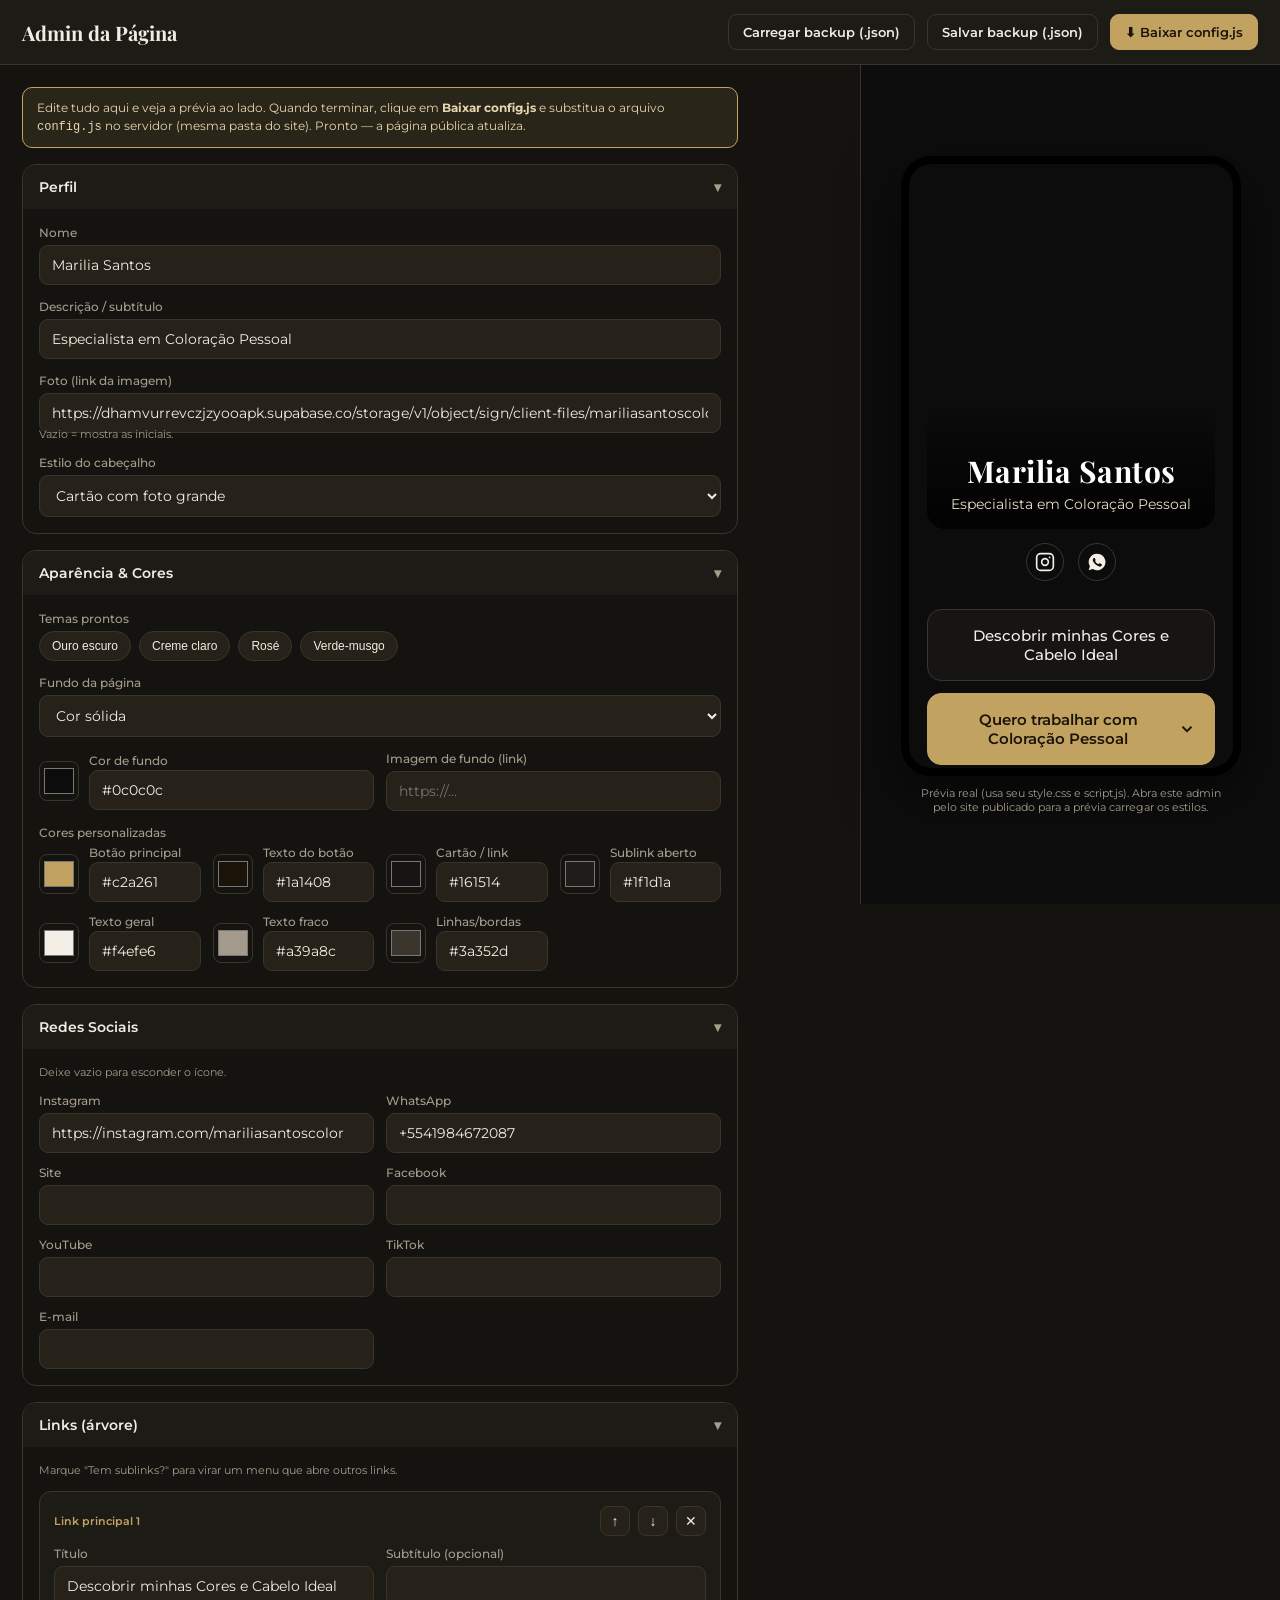
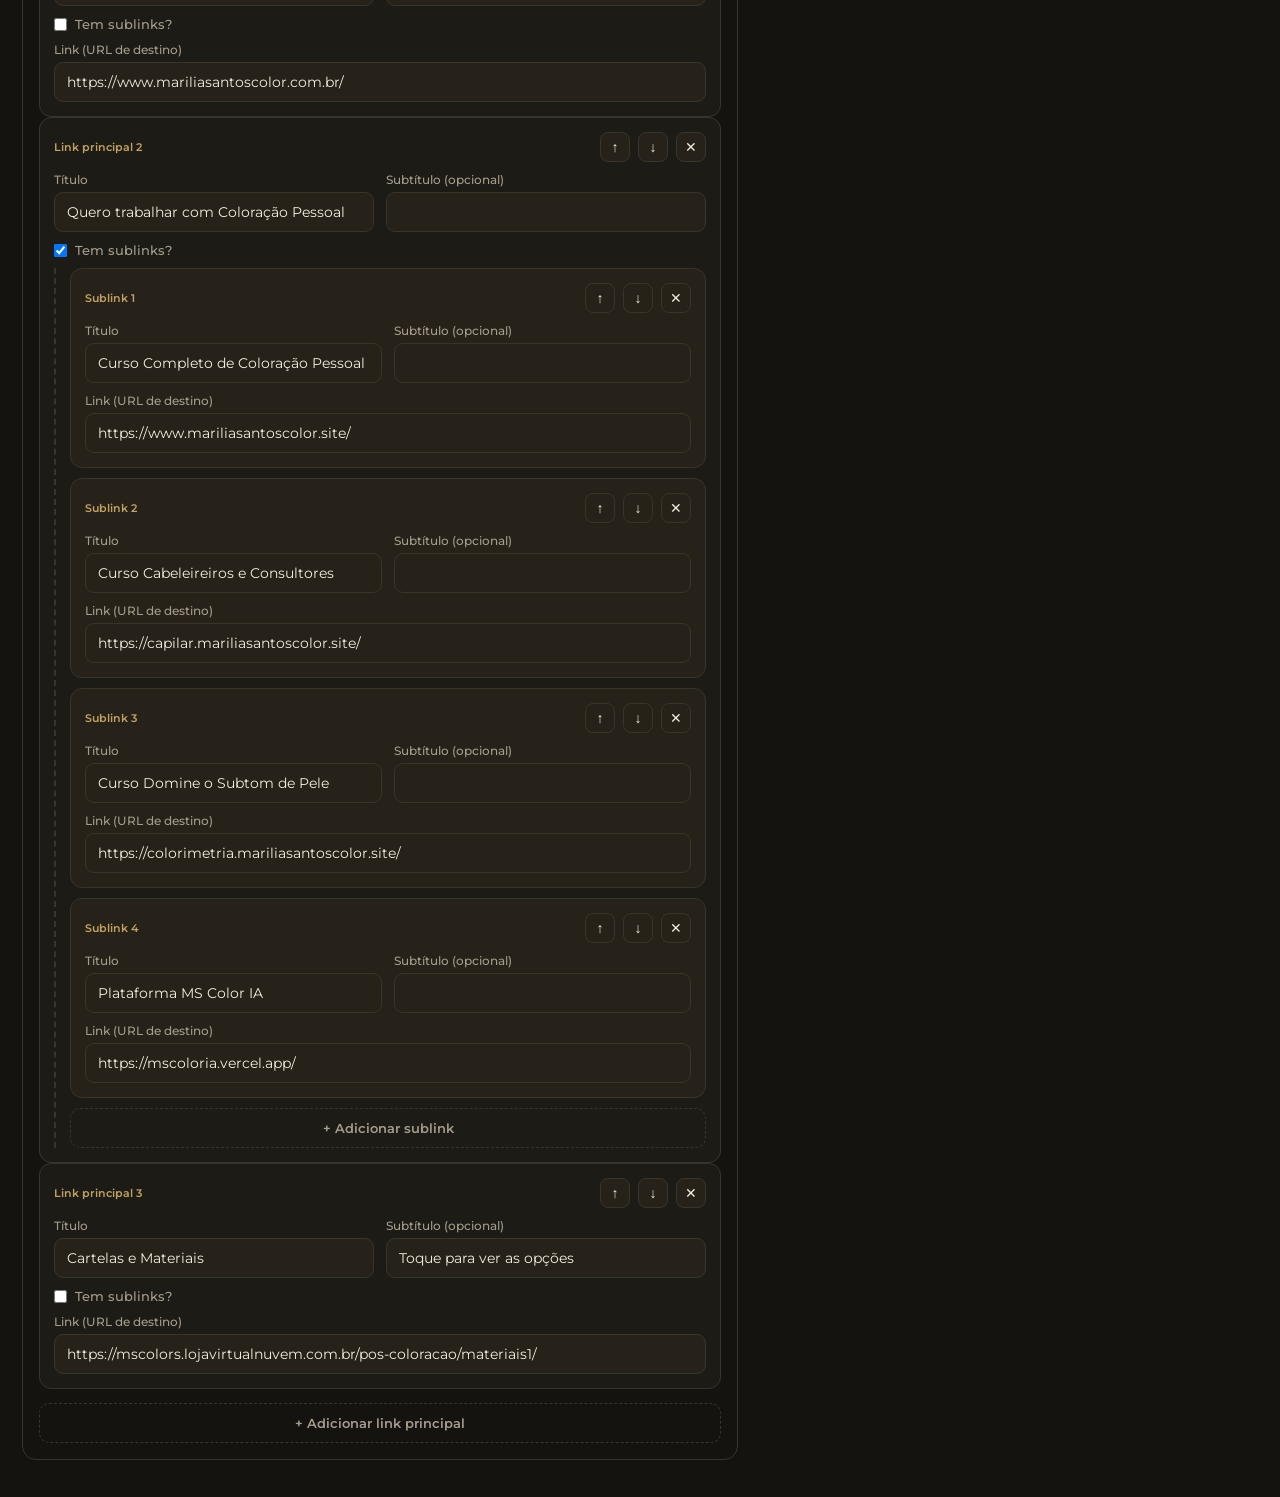
==== admin.html @ 889b971e "Primeiro commit" ====
<!DOCTYPE html>
<html lang="pt-BR">
<head>
<meta charset="UTF-8">
<meta name="viewport" content="width=device-width, initial-scale=1.0">
<title>Admin — Página de Links</title>
<link rel="preconnect" href="https://fonts.googleapis.com">
<link rel="preconnect" href="https://fonts.gstatic.com" crossorigin>
<link href="https://fonts.googleapis.com/css2?family=Montserrat:wght@400;500;600;700&family=Playfair+Display:wght@600;700&display=swap" rel="stylesheet">
<!-- carrega o conteúdo atual do site; se o arquivo não existir, o admin abre com o padrão -->
<script src="config.js"></script>
<style>
  *{box-sizing:border-box;margin:0;padding:0}
  :root{--p-bg:#14130f;--p-panel:#1d1b16;--p-panel-2:#262219;--p-line:#3a352b;--p-text:#f2ede2;--p-muted:#a59c8c;--p-accent:#c2a261;--p-danger:#c45a5a}
  body{font-family:"Montserrat",sans-serif;background:var(--p-bg);color:var(--p-text);min-height:100vh;-webkit-font-smoothing:antialiased}
  .topbar{display:flex;align-items:center;gap:12px;flex-wrap:wrap;padding:14px 22px;border-bottom:1px solid var(--p-line);background:var(--p-panel);position:sticky;top:0;z-index:5}
  .topbar h1{font-family:"Playfair Display",serif;font-size:20px;margin-right:auto}
  .btn{font-family:inherit;font-size:13px;font-weight:600;cursor:pointer;border-radius:9px;padding:9px 14px;border:1px solid var(--p-line);background:var(--p-panel-2);color:var(--p-text);transition:.15s}
  .btn:hover{border-color:var(--p-accent);transform:translateY(-1px)}
  .btn.primary{background:var(--p-accent);color:#1a1408;border-color:var(--p-accent)}
  .btn.ghost{background:transparent}
  .wrap{display:grid;grid-template-columns:1fr 420px;gap:0;align-items:start}
  @media(max-width:980px){.wrap{grid-template-columns:1fr}.preview-col{position:static!important;border-left:none!important;border-top:1px solid var(--p-line)}}
  .editor{padding:22px;max-width:760px}
  .preview-col{position:sticky;top:61px;height:calc(100vh - 61px);border-left:1px solid var(--p-line);background:#0d0d0d;display:flex;flex-direction:column;align-items:center;justify-content:center;padding:20px;gap:10px}
  .phone{width:340px;max-width:100%;flex:1;max-height:620px;border-radius:30px;overflow:hidden;border:8px solid #000;box-shadow:0 20px 60px rgba(0,0,0,.5);background:#000}
  .phone iframe{width:100%;height:100%;border:0;display:block}
  .preview-note{font-size:11px;color:var(--p-muted);text-align:center;max-width:300px}
  .section{border:1px solid var(--p-line);border-radius:14px;margin-bottom:16px;overflow:hidden}
  .section>h2{font-size:14px;font-weight:600;padding:13px 16px;background:var(--p-panel);cursor:pointer;display:flex;align-items:center;justify-content:space-between}
  .section>h2 .arrow{transition:.2s;color:var(--p-muted)}
  .section.collapsed>h2 .arrow{transform:rotate(-90deg)}
  .section-body{padding:16px;display:grid;gap:14px}
  .section.collapsed .section-body{display:none}
  label{font-size:12px;color:var(--p-muted);display:block;margin-bottom:5px;font-weight:500}
  input[type=text],input[type=url],input[type=email],select{width:100%;font-family:inherit;font-size:14px;color:var(--p-text);background:var(--p-panel-2);border:1px solid var(--p-line);border-radius:9px;padding:10px 12px}
  input:focus,select:focus{outline:2px solid var(--p-accent);outline-offset:1px}
  .row{display:grid;grid-template-columns:1fr 1fr;gap:12px}
  @media(max-width:560px){.row{grid-template-columns:1fr}}
  .color-grid{display:grid;grid-template-columns:repeat(auto-fill,minmax(150px,1fr));gap:12px}
  .color-field{display:flex;align-items:center;gap:10px}
  .color-field input[type=color]{width:40px;height:40px;border:1px solid var(--p-line);border-radius:8px;background:none;cursor:pointer;padding:2px}
  .color-field .cf-text{flex:1}.color-field label{margin:0 0 2px}
  .presets{display:flex;gap:8px;flex-wrap:wrap}
  .preset{font-size:12px;padding:7px 12px;border-radius:20px;border:1px solid var(--p-line);background:var(--p-panel-2);color:var(--p-text);cursor:pointer}
  .preset:hover{border-color:var(--p-accent)}
  .hint{font-size:11px;color:var(--p-muted);margin-top:-6px}
  .thumb{margin-top:8px;width:64px;height:64px;object-fit:cover;border-radius:8px;border:1px solid var(--p-line);display:none}
  .link-item{border:1px solid var(--p-line);border-radius:12px;padding:14px;background:var(--p-panel)}
  .link-item.child{background:var(--p-panel-2);margin-top:10px}
  .li-head{display:flex;align-items:center;gap:8px;margin-bottom:10px}
  .li-head .tag{font-size:11px;color:var(--p-accent);font-weight:600;margin-right:auto}
  .icon-btn{width:30px;height:30px;border-radius:8px;border:1px solid var(--p-line);background:var(--p-panel-2);color:var(--p-text);cursor:pointer;font-size:14px;display:flex;align-items:center;justify-content:center}
  .icon-btn:hover{border-color:var(--p-accent)}
  .icon-btn.del:hover{border-color:var(--p-danger);color:var(--p-danger)}
  .children-box{margin-top:6px;padding-left:14px;border-left:2px dashed var(--p-line)}
  .toggle-line{display:flex;align-items:center;gap:8px;font-size:13px}.toggle-line input{width:auto}
  .add-btn{width:100%;border:1px dashed var(--p-line);background:transparent;color:var(--p-muted);border-radius:10px;padding:11px;cursor:pointer;font-family:inherit;font-size:13px;font-weight:600}
  .add-btn:hover{border-color:var(--p-accent);color:var(--p-accent)}
  .file-hidden{display:none}
  .banner{font-size:12px;background:rgba(194,162,97,.12);border:1px solid var(--p-accent);color:#e7d6ad;border-radius:10px;padding:11px 14px;margin-bottom:16px;line-height:1.5}
</style>
</head>
<body>

<div class="topbar">
  <h1>Admin da Página</h1>
  <button class="btn ghost" id="btnLoad">Carregar backup (.json)</button>
  <button class="btn ghost" id="btnSave">Salvar backup (.json)</button>
  <button class="btn primary" id="btnExport">⬇ Baixar config.js</button>
  <input type="file" id="fileInput" accept=".json" class="file-hidden">
</div>

<div class="wrap">
  <div class="editor">
    <div class="banner">
      Edite tudo aqui e veja a prévia ao lado. Quando terminar, clique em <b>Baixar config.js</b>
      e substitua o arquivo <code>config.js</code> no servidor (mesma pasta do site). Pronto — a página pública atualiza.
    </div>
    <div id="form"></div>
  </div>
  <div class="preview-col">
    <div class="phone"><iframe id="preview" title="Prévia"></iframe></div>
    <p class="preview-note">Prévia real (usa seu style.css e script.js). Abra este admin pelo site publicado para a prévia carregar os estilos.</p>
  </div>
</div>

<script>
/* ============================================================
   Estado: começa do config.js publicado (window.SITE_CONFIG),
   ou de um padrão se o admin for aberto sozinho.
   ============================================================ */
var DEFAULT = {
  nome:"Marilia Santos", descricao:"Especialista em Coloração Pessoal", foto:"",
  headerEstilo:"cartao",
  fundo:{tipo:"cor",cor:"#0c0c0c",imagem:""},
  cores:{accent:"#c2a261",accentText:"#1a1408",card:"#161514",cardOpen:"#1f1d1a",text:"#f4efe6",muted:"#a39a8c",line:"#3a352d"},
  redes:{instagram:"https://instagram.com/mariliasantoscolor",whatsapp:"",site:"",facebook:"",youtube:"",tiktok:"",email:""},
  links:[
    {titulo:"Descobrir minhas Cores e Cabelo Ideal",sub:"",url:"https://www.mariliasantoscolor.com.br/"},
    {titulo:"Quero trabalhar com Coloração Pessoal",sub:"Escolha por onde começar",filhos:[
      {titulo:"Curso Cabeleireiros e Consultores",sub:"Análise da íris + Simulação com IA",url:"https://capilar.mariliasantoscolor.site/"},
      {titulo:"Curso Domine o Subtom de Pele",sub:"",url:"https://colorimetria.mariliasantoscolor.site/"},
      {titulo:"Plataforma MS Color IA",sub:"Para consultores",url:"https://mscoloria.vercel.app/"}
    ]},
    {titulo:"Cartelas e Materiais",sub:"Toque para ver as opções",filhos:[
      {titulo:"Cartelas físicas",sub:"",url:"https://www.mariliasantoscolor.site/"},
      {titulo:"Materiais digitais",sub:"",url:"https://www.mariliasantoscolor.site/"},
      {titulo:"Falar no WhatsApp",sub:"",url:"https://wa.me/5500000000000"}
    ]}
  ]
};

function clone(o){ return JSON.parse(JSON.stringify(o)); }
function merge(base, over){ // garante todas as chaves mesmo se o config publicado for antigo
  var out = clone(base);
  if(!over) return out;
  Object.keys(over).forEach(function(k){
    if(k==="cores"||k==="redes"||k==="fundo"){ out[k]=Object.assign({}, base[k], over[k]); }
    else { out[k]=over[k]; }
  });
  return out;
}

var state = merge(DEFAULT, window.SITE_CONFIG);

var PRESETS = {
  "Ouro escuro":{fundoCor:"#0c0c0c",card:"#161514",cardOpen:"#1f1d1a",accent:"#c2a261",accentText:"#1a1408",text:"#f4efe6",muted:"#a39a8c",line:"#3a352d"},
  "Creme claro":{fundoCor:"#f3ede1",card:"#ffffff",cardOpen:"#faf5ea",accent:"#b08d57",accentText:"#ffffff",text:"#2c2620",muted:"#7a7064",line:"#ddd2bf"},
  "Rosé":{fundoCor:"#1a1416",card:"#261b1f",cardOpen:"#30222a",accent:"#d98aa0",accentText:"#1a1416",text:"#f6ecef",muted:"#b69aa1",line:"#4a373d"},
  "Verde-musgo":{fundoCor:"#11160f",card:"#1a2016",cardOpen:"#232b1c",accent:"#a7b878",accentText:"#11160f",text:"#eef1e6",muted:"#9aa389",line:"#343b29"}
};

/* ============================================================
   Prévia: usa os arquivos reais (style.css + script.js)
   ============================================================ */
var previewTimer=null;
function buildPreviewDoc(cfg){
  return '<!DOCTYPE html><html lang="pt-BR"><head><meta charset="UTF-8">'
    +'<meta name="viewport" content="width=device-width, initial-scale=1.0">'
    +'<link rel="preconnect" href="https://fonts.googleapis.com"><link rel="preconnect" href="https://fonts.gstatic.com" crossorigin>'
    +'<link href="https://fonts.googleapis.com/css2?family=Montserrat:wght@400;500;600&family=Playfair+Display:wght@600;700&display=swap" rel="stylesheet">'
    +'<link rel="stylesheet" href="style.css"></head><body>'
    +'<main class="page"><header class="header" id="header"></header>'
    +'<nav class="links" id="links" aria-label="Meus links"></nav>'
    +'<footer class="footer">© <span id="ano"></span> <span id="footer-nome"></span></footer></main>'
    +'<script>window.SITE_CONFIG='+JSON.stringify(cfg)+';<\/script>'
    +'<script src="script.js"><\/script></body></html>';
}
function refreshPreview(){
  clearTimeout(previewTimer);
  previewTimer=setTimeout(function(){ document.getElementById("preview").srcdoc=buildPreviewDoc(state); },120);
}

/* ============================================================
   Formulário
   ============================================================ */
function esc(s){ return (s||"").replace(/"/g,"&quot;").replace(/</g,"&lt;"); }
function getPath(o,p){ return p.split(".").reduce(function(a,k){return a?a[k]:undefined;},o); }
function setPath(o,p,v){ var ps=p.split("."),last=ps.pop(); ps.reduce(function(a,k){return a[k];},o)[last]=v; }

function renderForm(){
  document.getElementById("form").innerHTML = ''
  + sec("perfil","Perfil",
      field("Nome","text","nome")
      + field("Descrição / subtítulo","text","descricao")
      + '<div><label>Foto (link da imagem)</label><input type="url" data-path="foto" value="'+esc(state.foto)+'" placeholder="https://..."><img class="thumb" id="thumb-foto"><p class="hint">Vazio = mostra as iniciais.</p></div>'
      + '<div><label>Estilo do cabeçalho</label><select data-path="headerEstilo">'
        +'<option value="cartao"'+(state.headerEstilo==="cartao"?" selected":"")+'>Cartão com foto grande</option>'
        +'<option value="circulo"'+(state.headerEstilo==="circulo"?" selected":"")+'>Foto redonda pequena</option></select></div>'
    )
  + sec("aparencia","Aparência & Cores",
      '<div><label>Temas prontos</label><div class="presets" id="presets"></div></div>'
      + '<div><label>Fundo da página</label><select data-path="fundo.tipo">'
        +'<option value="cor"'+(state.fundo.tipo==="cor"?" selected":"")+'>Cor sólida</option>'
        +'<option value="imagem"'+(state.fundo.tipo==="imagem"?" selected":"")+'>Imagem de fundo</option></select></div>'
      + '<div class="row"><div class="color-field"><input type="color" data-path="fundo.cor" value="'+state.fundo.cor+'"><div class="cf-text"><label>Cor de fundo</label><input type="text" data-path="fundo.cor" value="'+esc(state.fundo.cor)+'"></div></div>'
      + '<div><label>Imagem de fundo (link)</label><input type="url" data-path="fundo.imagem" value="'+esc(state.fundo.imagem)+'" placeholder="https://..."><img class="thumb" id="thumb-fundo"></div></div>'
      + '<div><label>Cores personalizadas</label><div class="color-grid">'
        + cf("Botão principal","cores.accent") + cf("Texto do botão","cores.accentText")
        + cf("Cartão / link","cores.card") + cf("Sublink aberto","cores.cardOpen")
        + cf("Texto geral","cores.text") + cf("Texto fraco","cores.muted") + cf("Linhas/bordas","cores.line")
      + '</div></div>'
    )
  + sec("redes","Redes Sociais",
      '<p class="hint" style="margin-top:0">Deixe vazio para esconder o ícone.</p><div class="row">'
      + field("Instagram","url","redes.instagram") + field("WhatsApp","url","redes.whatsapp")
      + field("Site","url","redes.site") + field("Facebook","url","redes.facebook")
      + field("YouTube","url","redes.youtube") + field("TikTok","url","redes.tiktok")
      + field("E-mail","email","redes.email") + '</div>'
    )
  + sec("links","Links (árvore)",
      '<p class="hint" style="margin-top:0">Marque "Tem sublinks?" para virar um menu que abre outros links.</p>'
      + '<div id="linksList"></div><button class="add-btn" data-action="add-main">+ Adicionar link principal</button>'
    );

  var pw=document.getElementById("presets");
  Object.keys(PRESETS).forEach(function(n){ var b=document.createElement("button"); b.className="preset"; b.textContent=n; b.onclick=function(){applyPreset(n);}; pw.appendChild(b); });

  renderLinks(); bindInputs(); bindSections(); updateThumbs();
}
function sec(id,t,inner){ return '<div class="section" data-sec="'+id+'"><h2 data-toggle="'+id+'">'+t+'<span class="arrow">▾</span></h2><div class="section-body">'+inner+'</div></div>'; }
function field(label,type,path){ return '<div><label>'+label+'</label><input type="'+type+'" data-path="'+path+'" value="'+esc(getPath(state,path))+'"></div>'; }
function cf(label,path){ var v=getPath(state,path); return '<div class="color-field"><input type="color" data-path="'+path+'" value="'+v+'"><div class="cf-text"><label>'+label+'</label><input type="text" data-path="'+path+'" value="'+esc(v)+'"></div></div>'; }

function renderLinks(){
  var box=document.getElementById("linksList"); box.innerHTML="";
  state.links.forEach(function(item,i){
    var temFilhos=Array.isArray(item.filhos);
    var h='<div class="link-item"><div class="li-head"><span class="tag">Link principal '+(i+1)+'</span>'
      +'<button class="icon-btn" data-action="up-main" data-i="'+i+'">↑</button>'
      +'<button class="icon-btn" data-action="down-main" data-i="'+i+'">↓</button>'
      +'<button class="icon-btn del" data-action="del-main" data-i="'+i+'">✕</button></div>'
      +'<div class="row"><div><label>Título</label><input type="text" data-link="'+i+'" data-field="titulo" value="'+esc(item.titulo)+'"></div>'
      +'<div><label>Subtítulo (opcional)</label><input type="text" data-link="'+i+'" data-field="sub" value="'+esc(item.sub)+'"></div></div>'
      +'<label class="toggle-line" style="margin-top:10px"><input type="checkbox" data-action="toggle-children" data-i="'+i+'"'+(temFilhos?" checked":"")+'> Tem sublinks?</label>';
    if(temFilhos){
      h+='<div class="children-box">';
      item.filhos.forEach(function(f,j){
        h+='<div class="link-item child"><div class="li-head"><span class="tag">Sublink '+(j+1)+'</span>'
          +'<button class="icon-btn" data-action="up-child" data-i="'+i+'" data-j="'+j+'">↑</button>'
          +'<button class="icon-btn" data-action="down-child" data-i="'+i+'" data-j="'+j+'">↓</button>'
          +'<button class="icon-btn del" data-action="del-child" data-i="'+i+'" data-j="'+j+'">✕</button></div>'
          +'<div class="row"><div><label>Título</label><input type="text" data-child="'+i+'-'+j+'" data-field="titulo" value="'+esc(f.titulo)+'"></div>'
          +'<div><label>Subtítulo (opcional)</label><input type="text" data-child="'+i+'-'+j+'" data-field="sub" value="'+esc(f.sub)+'"></div></div>'
          +'<div style="margin-top:10px"><label>Link (URL de destino)</label><input type="url" data-child="'+i+'-'+j+'" data-field="url" value="'+esc(f.url)+'" placeholder="https://..."></div></div>';
      });
      h+='<button class="add-btn" data-action="add-child" data-i="'+i+'" style="margin-top:10px">+ Adicionar sublink</button></div>';
    } else {
      h+='<div style="margin-top:10px"><label>Link (URL de destino)</label><input type="url" data-link="'+i+'" data-field="url" value="'+esc(item.url||"")+'" placeholder="https://..."></div>';
    }
    h+='</div>';
    box.insertAdjacentHTML("beforeend",h);
  });
  bindLinkInputs(); bindActions();
}

function updateThumbs(){
  [["foto","thumb-foto"],["fundo.imagem","thumb-fundo"]].forEach(function(p){
    var url=getPath(state,p[0]), img=document.getElementById(p[1]); if(!img) return;
    if(url){ img.src=url; img.style.display="block"; img.onerror=function(){img.style.display="none";}; }
    else img.style.display="none";
  });
}

function bindInputs(){
  document.querySelectorAll('#form [data-path]').forEach(function(el){
    var ev=el.tagName==="SELECT"?"change":"input";
    el.addEventListener(ev,function(){
      setPath(state,el.dataset.path,el.value);
      document.querySelectorAll('[data-path="'+el.dataset.path+'"]').forEach(function(o){ if(o!==el) o.value=el.value; });
      if(el.dataset.path==="foto"||el.dataset.path==="fundo.imagem") updateThumbs();
      refreshPreview();
    });
  });
}
function bindLinkInputs(){
  document.querySelectorAll('#linksList [data-link]').forEach(function(el){
    el.addEventListener("input",function(){ state.links[+el.dataset.link][el.dataset.field]=el.value; refreshPreview(); });
  });
  document.querySelectorAll('#linksList [data-child]').forEach(function(el){
    el.addEventListener("input",function(){ var p=el.dataset.child.split("-"); state.links[+p[0]].filhos[+p[1]][el.dataset.field]=el.value; refreshPreview(); });
  });
}
function bindActions(){
  document.querySelectorAll('#form [data-action]').forEach(function(el){
    var ev=el.type==="checkbox"?"change":"click";
    el.addEventListener(ev,function(){ handleAction(el.dataset); });
  });
}
function handleAction(d){
  var i=d.i!==undefined?+d.i:null, j=d.j!==undefined?+d.j:null, a;
  switch(d.action){
    case "add-main": state.links.push({titulo:"Novo link",sub:"",url:"https://"}); break;
    case "del-main": state.links.splice(i,1); break;
    case "up-main": if(i>0){a=state.links;var t=a[i-1];a[i-1]=a[i];a[i]=t;} break;
    case "down-main": if(i<state.links.length-1){a=state.links;var u=a[i+1];a[i+1]=a[i];a[i]=u;} break;
    case "toggle-children":
      if(state.links[i].filhos){ delete state.links[i].filhos; if(state.links[i].url===undefined) state.links[i].url="https://"; }
      else { state.links[i].filhos=[{titulo:"Novo sublink",sub:"",url:"https://"}]; }
      break;
    case "add-child": state.links[i].filhos.push({titulo:"Novo sublink",sub:"",url:"https://"}); break;
    case "del-child": state.links[i].filhos.splice(j,1); if(!state.links[i].filhos.length){ delete state.links[i].filhos; state.links[i].url="https://"; } break;
    case "up-child": a=state.links[i].filhos; if(j>0){var v=a[j-1];a[j-1]=a[j];a[j]=v;} break;
    case "down-child": a=state.links[i].filhos; if(j<a.length-1){var w=a[j+1];a[j+1]=a[j];a[j]=w;} break;
    default: return;
  }
  renderLinks(); refreshPreview();
}
function applyPreset(n){ var p=PRESETS[n]; state.fundo.cor=p.fundoCor; state.cores={card:p.card,cardOpen:p.cardOpen,accent:p.accent,accentText:p.accentText,text:p.text,muted:p.muted,line:p.line}; renderForm(); refreshPreview(); }
function bindSections(){ document.querySelectorAll('#form [data-toggle]').forEach(function(h){ h.addEventListener("click",function(){ h.closest(".section").classList.toggle("collapsed"); }); }); }

/* ============================================================
   Exportar config.js / backup
   ============================================================ */
function download(name,content,type){
  var blob=new Blob([content],{type:type}), url=URL.createObjectURL(blob), a=document.createElement("a");
  a.href=url; a.download=name; document.body.appendChild(a); a.click(); a.remove(); URL.revokeObjectURL(url);
}
function buildConfigJS(){
  return "/* Gerado pelo admin em "+new Date().toLocaleString("pt-BR")+". Substitua o config.js do servidor por este. */\n"
    + "window.SITE_CONFIG = " + JSON.stringify(state, null, 2) + ";\n";
}
document.getElementById("btnExport").onclick=function(){ download("config.js", buildConfigJS(), "text/javascript"); };
document.getElementById("btnSave").onclick=function(){ download("backup-pagina.json", JSON.stringify(state,null,2), "application/json"); };
document.getElementById("btnLoad").onclick=function(){ document.getElementById("fileInput").click(); };
document.getElementById("fileInput").onchange=function(ev){
  var f=ev.target.files[0]; if(!f) return; var r=new FileReader();
  r.onload=function(){ try{ state=merge(DEFAULT, JSON.parse(r.result)); renderForm(); refreshPreview(); }catch(e){ alert("Arquivo inválido."); } };
  r.readAsText(f); ev.target.value="";
};

renderForm();
refreshPreview();
</script>

</body>
</html>
---- style.css ----
/* =============================================================
   ESTILOS DA PÁGINA
   As cores vêm do config.js (aplicadas via variáveis CSS).
   Normalmente você não precisa editar este arquivo.
   ============================================================= */

:root{
  --bg:#0c0c0c; --card:#161514; --card-open:#1f1d1a;
  --accent:#c2a261; --accent-text:#1a1408;
  --text:#f4efe6; --muted:#a39a8c; --line:#3a352d;
}

*{ box-sizing:border-box; margin:0; padding:0; }

body{
  font-family:"Montserrat",sans-serif;
  color:var(--text);
  min-height:100vh;
  display:flex; justify-content:center;
  padding:34px 18px 50px;
  -webkit-font-smoothing:antialiased;
}

.page{ width:100%; max-width:460px; }

/* ---------- Cabeçalho ---------- */
.header{ text-align:center; margin-bottom:28px; }

/* foto redonda */
.avatar{
  width:116px; height:116px; border-radius:50%; object-fit:cover;
  margin:0 auto 16px; display:block;
  border:2px solid var(--accent); background:var(--card);
}
.avatar.fallback{
  display:flex; align-items:center; justify-content:center;
  font-family:"Playfair Display",serif; font-size:40px; color:var(--accent);
}

/* foto grande estilo cartão */
.hero-card{
  position:relative; width:100%; aspect-ratio:1/1.15;
  border-radius:18px; overflow:hidden; margin-bottom:14px;
  background-position:center; background-size:cover;
}
.hero-initials{
  position:absolute; inset:0; display:flex; align-items:center; justify-content:center;
  font-family:"Playfair Display",serif; font-size:64px; color:var(--accent);
}
.hero-overlay{
  position:absolute; left:0; right:0; bottom:0; padding:50px 18px 16px;
  background:linear-gradient(to top, rgba(0,0,0,.85), rgba(0,0,0,.55) 45%, transparent);
}
.hero-overlay .name{ color:#fff; }
.hero-overlay .tagline{ color:#e7ddca; }

.name{ font-family:"Playfair Display",serif; font-size:30px; font-weight:700; letter-spacing:.5px; }
.tagline{ color:var(--muted); font-size:14px; margin-top:4px; }

.socials{ margin-top:14px; display:flex; gap:14px; justify-content:center; }
.socials a{
  width:38px; height:38px; border-radius:50%;
  display:flex; align-items:center; justify-content:center;
  color:var(--text); border:1px solid var(--line); transition:.2s;
}
.socials a:hover{ color:var(--accent); border-color:var(--accent); transform:translateY(-2px); }
.socials svg{ width:20px; height:20px; }

/* ---------- Links / árvore ---------- */
.links{ display:flex; flex-direction:column; gap:12px; }

.link-btn{
  width:100%; background:var(--card); color:var(--text);
  border:1px solid var(--line); border-radius:14px; padding:16px 18px;
  font-family:inherit; font-size:15px; font-weight:500;
  text-align:center; text-decoration:none; cursor:pointer;
  display:flex; align-items:center; justify-content:center; gap:8px;
  transition:transform .15s, border-color .2s;
}
.link-btn:hover{ transform:translateY(-2px); border-color:var(--accent); }
.link-btn:focus-visible{ outline:2px solid var(--accent); outline-offset:2px; }

/* link principal (tem filhos) */
.has-children > .link-btn{
  background:var(--accent); color:var(--accent-text);
  border-color:var(--accent); font-weight:600; justify-content:space-between;
}
.has-children .label-wrap{ flex:1; }
.chevron{ transition:transform .3s; flex-shrink:0; }
.node.open > .link-btn .chevron{ transform:rotate(180deg); }

.sublabel{ display:block; font-size:12px; font-weight:400; opacity:.85; margin-top:2px; }

/* expandir/recolher */
.children{ display:grid; grid-template-rows:0fr; transition:grid-template-rows .32s ease; }
.node.open > .children{ grid-template-rows:1fr; }
.children-inner{ overflow:hidden; }

/* galhos da árvore */
.children .node{ position:relative; margin-left:22px; padding-top:12px; }
.children .node::before{
  content:""; position:absolute; left:-12px; top:-6px; bottom:50%;
  width:1px; background:var(--line);
}
.children .node::after{
  content:""; position:absolute; left:-12px; top:calc(50% + 6px);
  width:12px; height:1px; background:var(--line);
}
.children .node:last-child::before{ bottom:auto; height:calc(50% + 18px); }
.children .link-btn{ background:var(--card-open); font-size:14px; padding:13px 16px; }

/* ---------- Rodapé ---------- */
.footer{ text-align:center; margin-top:32px; font-size:12px; color:var(--muted); }

@media (prefers-reduced-motion: reduce){ *{ transition:none !important; } }
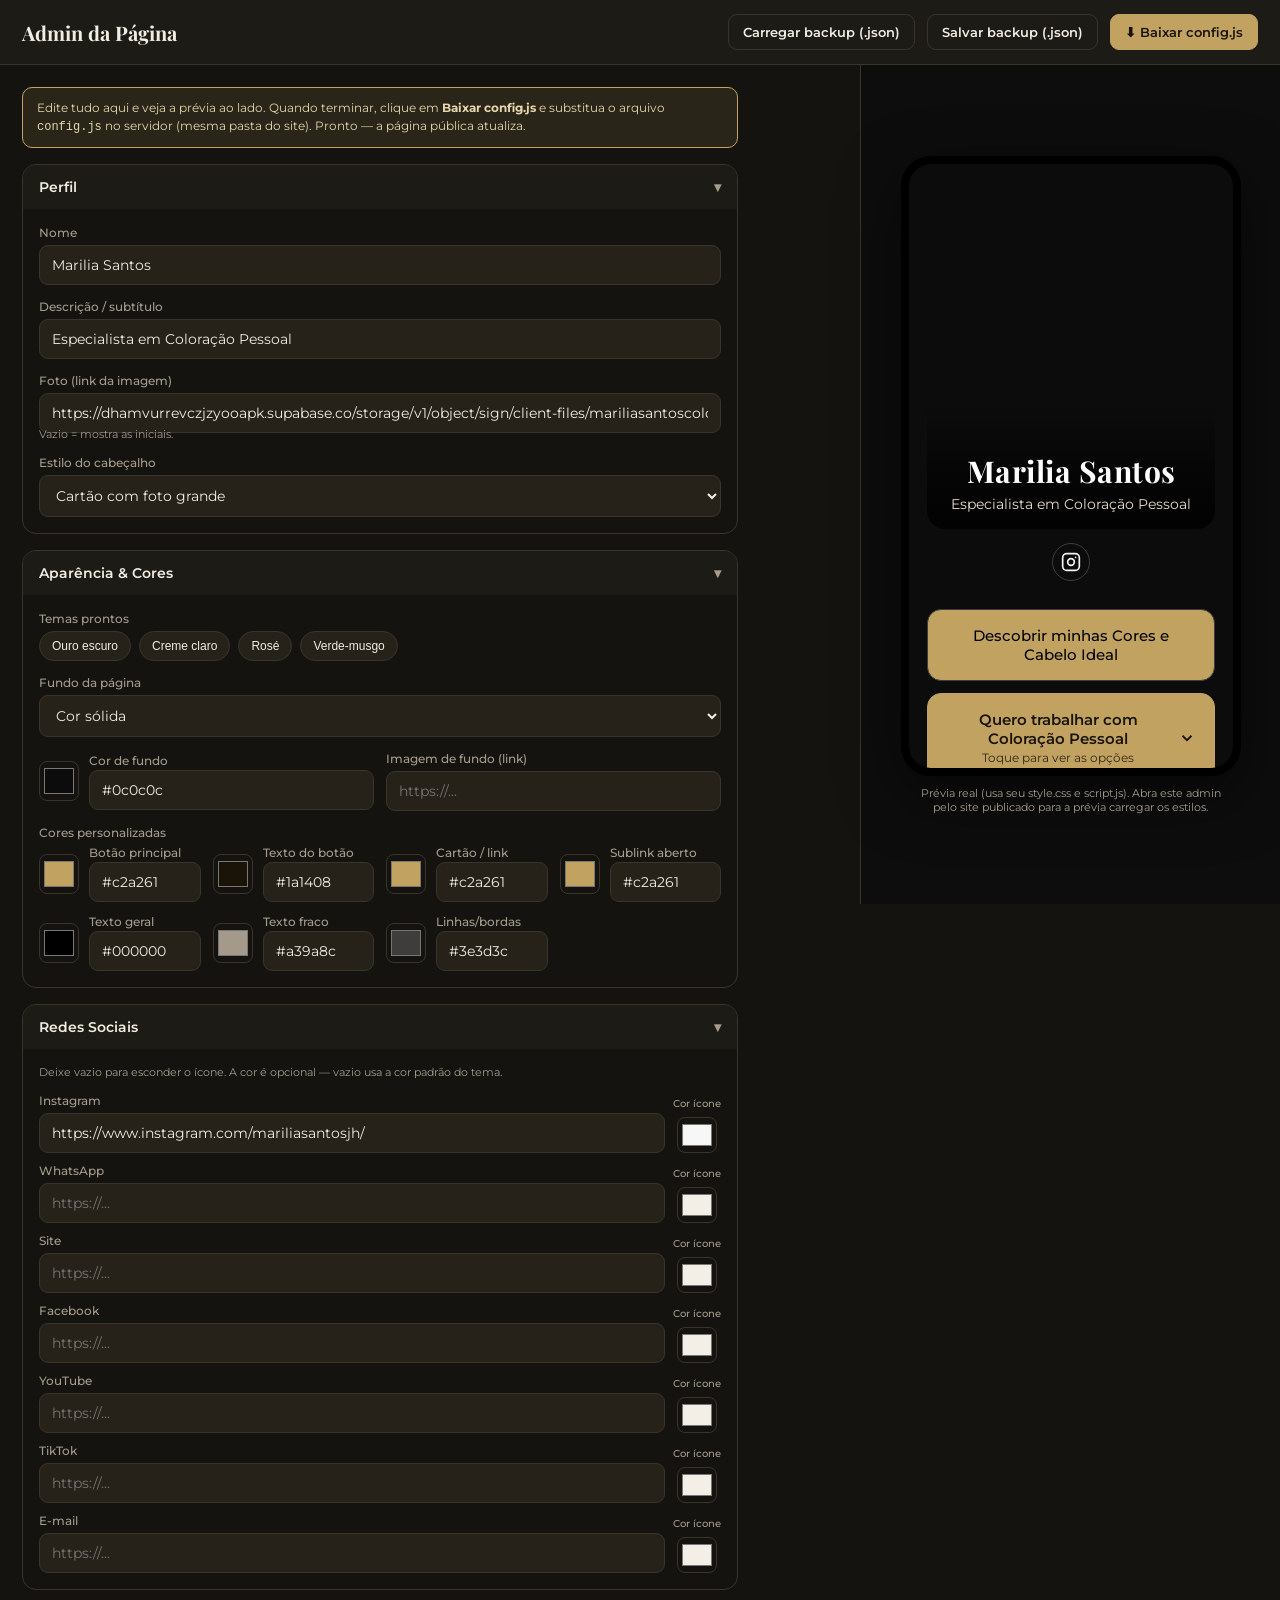
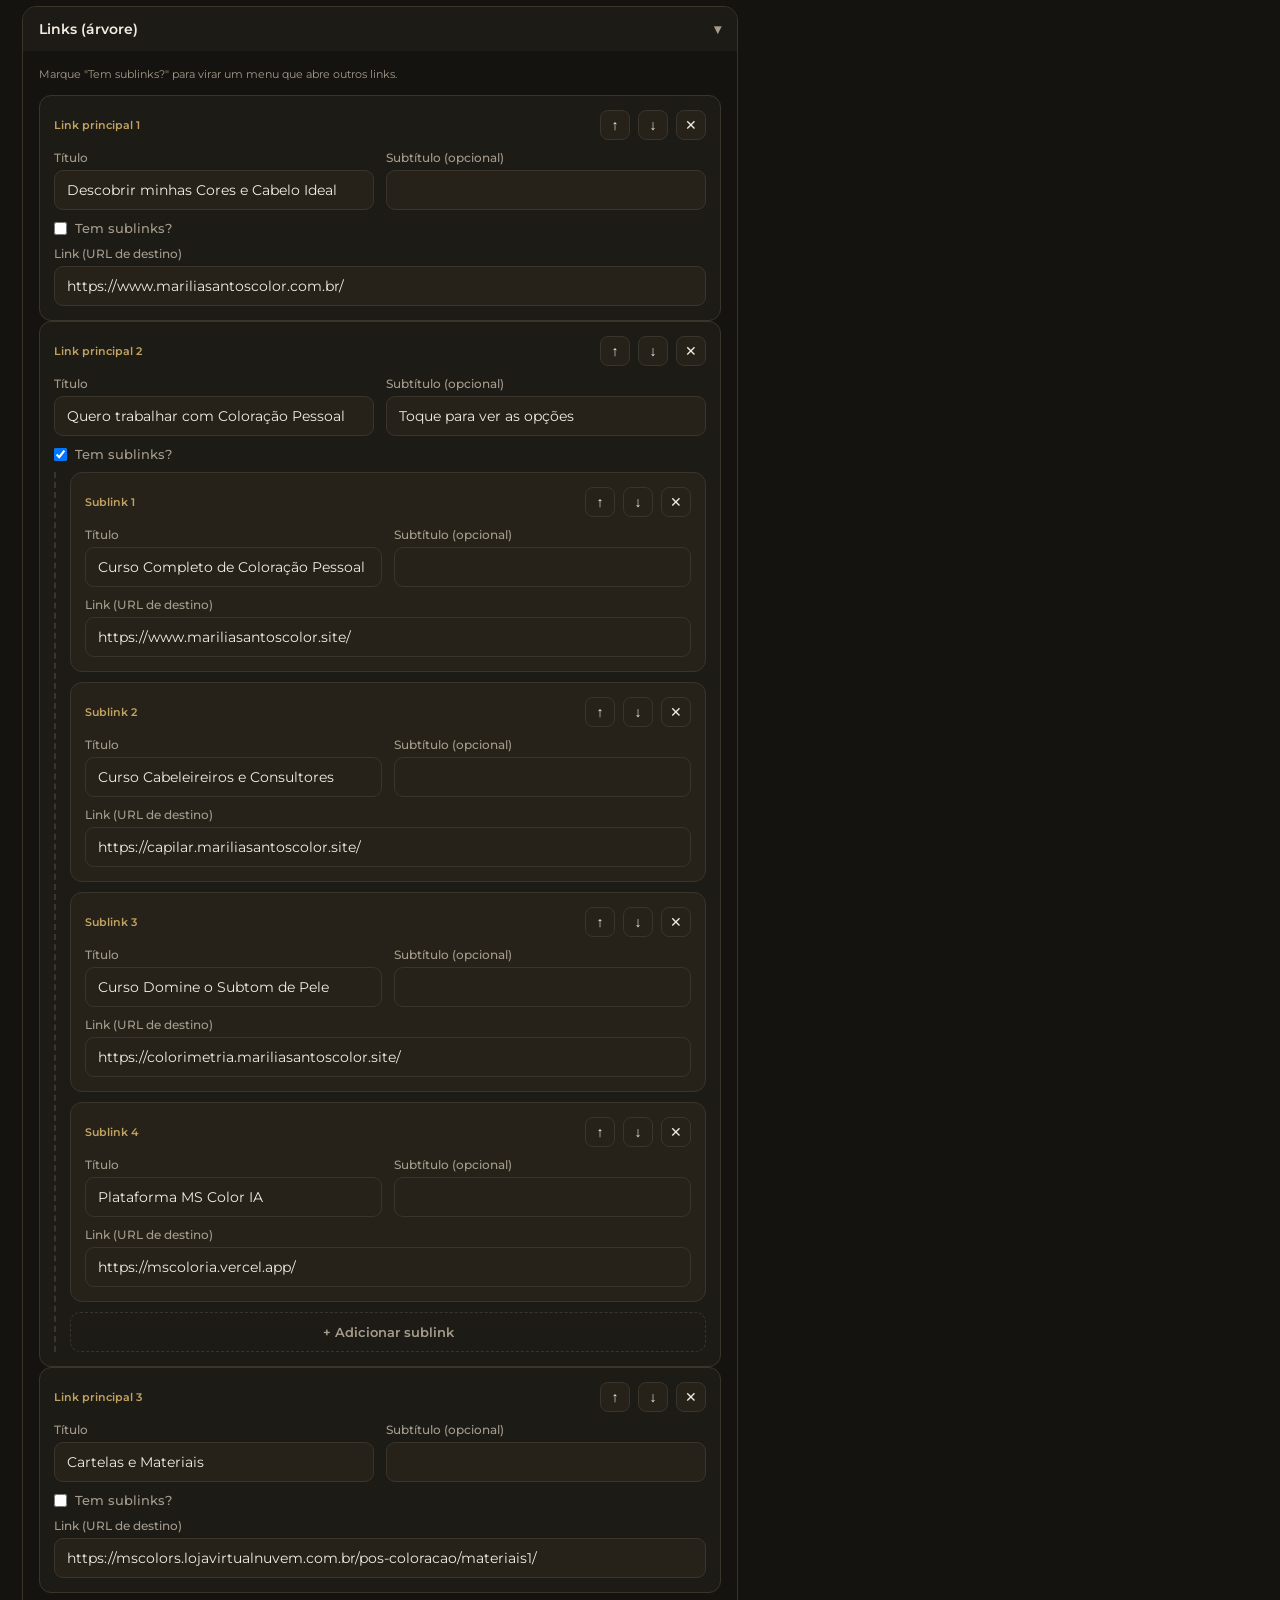
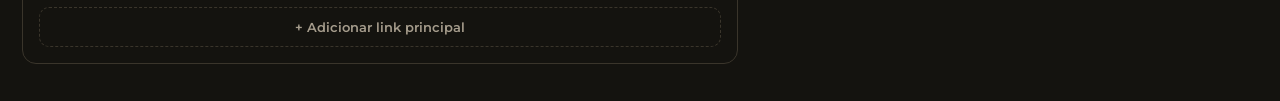
==== commit ae8af802: "Ajuste Cores" ====
--- a/admin.html
+++ b/admin.html
@@ -96,6 +96,7 @@
   fundo:{tipo:"cor",cor:"#0c0c0c",imagem:""},
   cores:{accent:"#c2a261",accentText:"#1a1408",card:"#161514",cardOpen:"#1f1d1a",text:"#f4efe6",muted:"#a39a8c",line:"#3a352d"},
   redes:{instagram:"https://instagram.com/mariliasantoscolor",whatsapp:"",site:"",facebook:"",youtube:"",tiktok:"",email:""},
+  redesCores:{instagram:"",whatsapp:"",site:"",facebook:"",youtube:"",tiktok:"",email:""},
   links:[
     {titulo:"Descobrir minhas Cores e Cabelo Ideal",sub:"",url:"https://www.mariliasantoscolor.com.br/"},
     {titulo:"Quero trabalhar com Coloração Pessoal",sub:"Escolha por onde começar",filhos:[
@@ -116,7 +117,7 @@
   var out = clone(base);
   if(!over) return out;
   Object.keys(over).forEach(function(k){
-    if(k==="cores"||k==="redes"||k==="fundo"){ out[k]=Object.assign({}, base[k], over[k]); }
+    if(k==="cores"||k==="redes"||k==="redesCores"||k==="fundo"){ out[k]=Object.assign({}, base[k], over[k]); }
     else { out[k]=over[k]; }
   });
   return out;
@@ -158,6 +159,18 @@
 function esc(s){ return (s||"").replace(/"/g,"&quot;").replace(/</g,"&lt;"); }
 function getPath(o,p){ return p.split(".").reduce(function(a,k){return a?a[k]:undefined;},o); }
 function setPath(o,p,v){ var ps=p.split("."),last=ps.pop(); ps.reduce(function(a,k){return a[k];},o)[last]=v; }
+
+function redesField(label, key) {
+  var url = esc(getPath(state, "redes." + key) || "");
+  var cor = esc(getPath(state, "redesCores." + key) || "");
+  var tipo = key === "email" ? "email" : "url";
+  return '<div style="display:grid;grid-template-columns:1fr auto;gap:8px;align-items:end">'
+    + '<div><label>' + label + '</label><input type="' + tipo + '" data-path="redes.' + key + '" value="' + url + '" placeholder="https://..."></div>'
+    + '<div style="display:flex;flex-direction:column;align-items:center;gap:2px">'
+    + '<label style="font-size:10px;white-space:nowrap">Cor ícone</label>'
+    + '<input type="color" data-path="redesCores.' + key + '" value="' + (cor || "#f4efe6") + '" title="Cor do ícone ' + label + '" style="width:40px;height:36px;border:1px solid var(--p-line);border-radius:8px;background:none;cursor:pointer;padding:2px">'
+    + '</div></div>';
+}
 
 function renderForm(){
   document.getElementById("form").innerHTML = ''
@@ -183,11 +196,11 @@
       + '</div></div>'
     )
   + sec("redes","Redes Sociais",
-      '<p class="hint" style="margin-top:0">Deixe vazio para esconder o ícone.</p><div class="row">'
-      + field("Instagram","url","redes.instagram") + field("WhatsApp","url","redes.whatsapp")
-      + field("Site","url","redes.site") + field("Facebook","url","redes.facebook")
-      + field("YouTube","url","redes.youtube") + field("TikTok","url","redes.tiktok")
-      + field("E-mail","email","redes.email") + '</div>'
+      '<p class="hint" style="margin-top:0">Deixe vazio para esconder o ícone. A cor é opcional — vazio usa a cor padrão do tema.</p><div style="display:grid;gap:10px">'
+      + redesField("Instagram","instagram") + redesField("WhatsApp","whatsapp")
+      + redesField("Site","site") + redesField("Facebook","facebook")
+      + redesField("YouTube","youtube") + redesField("TikTok","tiktok")
+      + redesField("E-mail","email") + '</div>'
     )
   + sec("links","Links (árvore)",
       '<p class="hint" style="margin-top:0">Marque "Tem sublinks?" para virar um menu que abre outros links.</p>'
@@ -315,4 +328,4 @@
 </script>
 
 </body>
-</html>
+</html>
